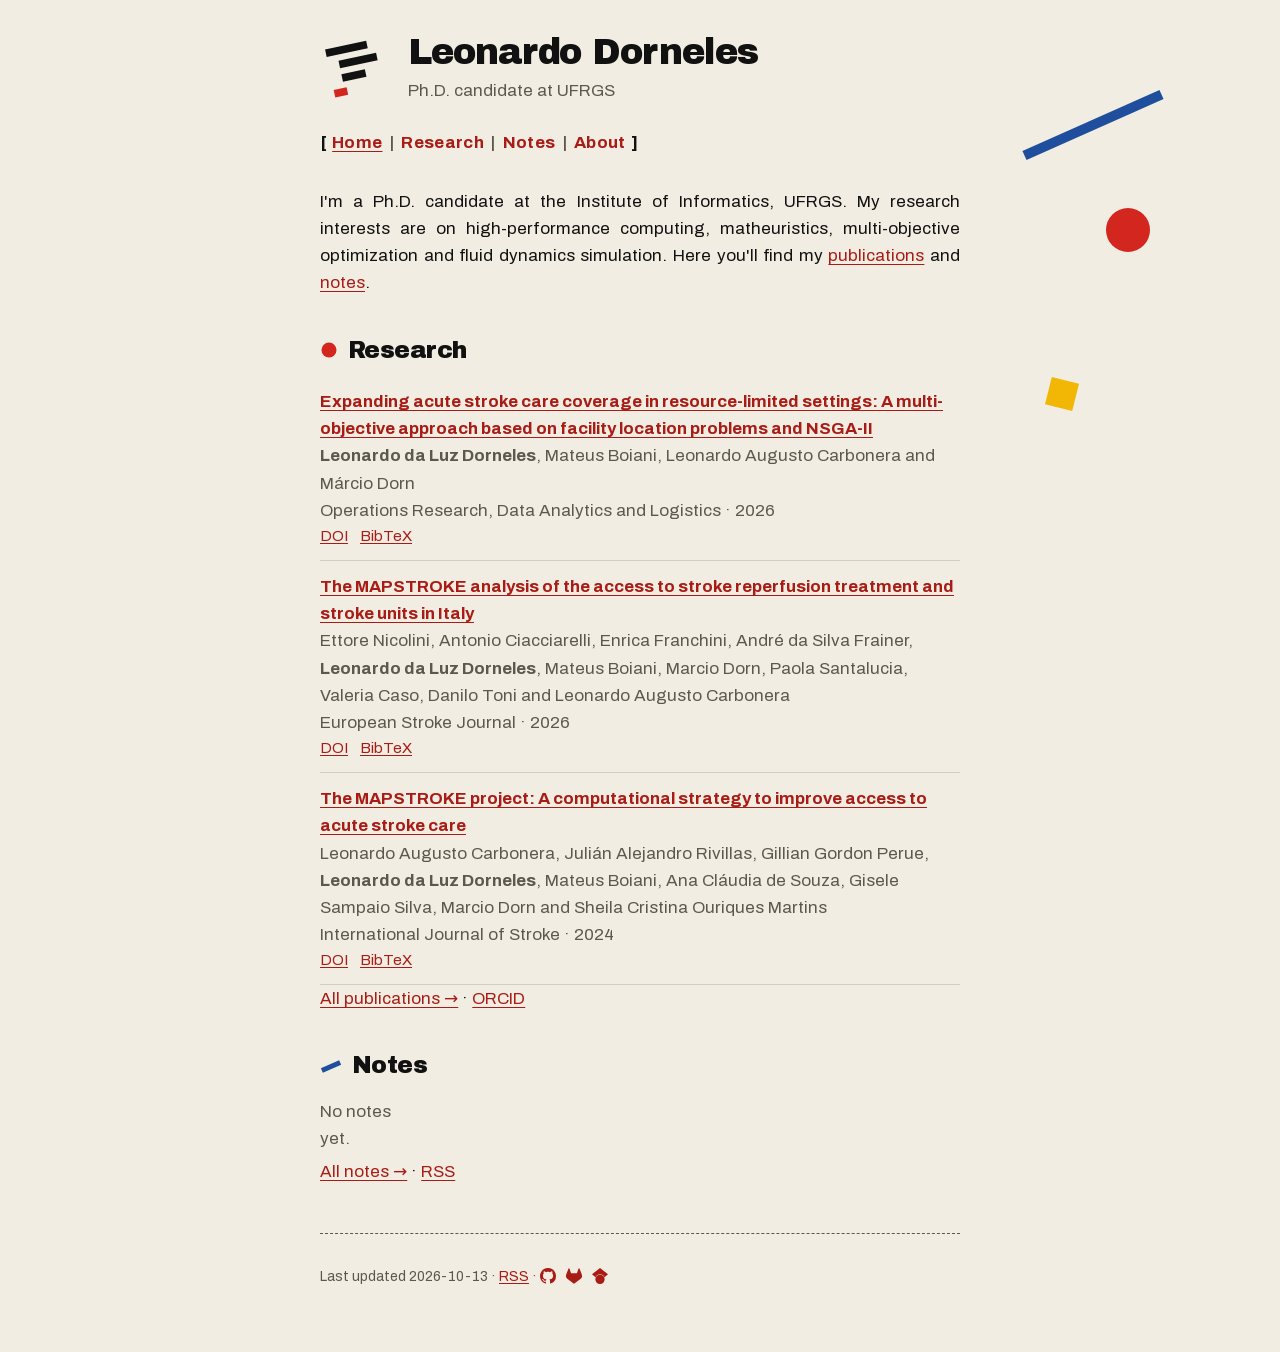
==== index.html @ 3d422a01 "Deploy 2026-10-13" ====
<!doctype html>
<html lang="en">
<head>
<meta charset="utf-8">
<meta name="viewport" content="width=device-width, initial-scale=1">
<title>Leonardo Dorneles</title>
<meta name="description" content="Leonardo Dorneles, Ph.D. candidate at UFRGS: high-performance computing, matheuristics, multi-objective optimization and fluid dynamics simulation.">
<link rel="preload" href="assets/fonts/archivo-black.woff2" as="font" type="font/woff2" crossorigin>
<link rel="stylesheet" href="assets/style.css">
<link rel="alternate" type="application/rss+xml" title="Notes" href="notes/feed.xml">
<link rel="me" href="https://orcid.org/0000-0003-4449-5570">
</head>
<body>
<div class="page">

  <!-- Floating forms: wide screens only, in the margin. -->
  <svg class="forms" width="180" height="420" viewBox="0 0 180 420" aria-hidden="true">
    <g><rect x="10" y="40" width="150" height="10" style="fill:var(--blue)" transform="rotate(-24 85 45)"/></g>
    <g><circle cx="120" cy="150" r="22" style="fill:var(--red)"/></g>
    <g><rect x="40" y="300" width="28" height="28" style="fill:var(--yellow)" transform="rotate(14 54 314)"/></g>
  </svg>

  <header class="masthead">
    <svg class="mark" width="72" height="72" viewBox="0 0 120 120" aria-hidden="true">
      <!-- Lines of code as pure forms: three indented bars and a red cursor -->
      <g transform="rotate(-12 60 60) translate(0 -5)">
        <rect x="16" y="24" width="70" height="13" style="fill:var(--ink)"/>
        <rect x="34" y="47" width="64" height="13" style="fill:var(--ink)"/>
        <rect x="34" y="70" width="40" height="13" style="fill:var(--ink)"/>
        <rect x="16" y="93" width="22" height="13" style="fill:var(--red)"/>
      </g>
    </svg>
    <div>
      <h1>Leonardo Dorneles</h1>
      <p class="tagline">Ph.D. candidate at UFRGS</p>
    </div>
  </header>

  <nav aria-label="Site">
    <a href="index.html" aria-current="page">Home</a><span class="sep">|</span><a href="research.html">Research</a><span class="sep">|</span><a href="notes/index.html">Notes</a><span class="sep">|</span><a href="about.html">About</a>
  </nav>

  <p class="intro">I'm a Ph.D. candidate at the Institute of Informatics, UFRGS. My research interests are on high-performance computing, matheuristics, multi-objective optimization and 
  fluid dynamics simulation. Here you'll find my <a href="research.html">publications</a> and <a href="notes/index.html">notes</a>.</p>

  <h2>
    <svg class="icon disc" width="18" height="18" viewBox="0 0 18 18" aria-hidden="true"><circle cx="9" cy="9" r="7.5" style="fill:var(--red)"/></svg>
    <a href="research.html">Research</a>
  </h2>
  <!-- build:research -->
  <div class="pub" id="dorneles2026expanding">
    <div class="title"><a href="https://doi.org/10.1016/j.ordal.2025.200488">Expanding acute stroke care coverage in resource-limited settings: A multi-objective approach based on facility location problems and NSGA-II</a></div>
    <div class="muted"><strong>Leonardo da Luz Dorneles</strong>, Mateus Boiani, Leonardo Augusto Carbonera and Márcio Dorn</div>
    <div class="muted">Operations Research, Data Analytics and Logistics · 2026</div>
    <div class="links"><a href="https://doi.org/10.1016/j.ordal.2025.200488">DOI</a><details><summary>BibTeX</summary><pre><code>@article{dorneles2026expanding,
  title     = {Expanding acute stroke care coverage in resource-limited settings: A multi-objective approach based on facility location problems and NSGA-II},
  author    = {Leonardo da Luz Dorneles and Mateus Boiani and Leonardo Augusto Carbonera and Márcio Dorn},
  year      = {2026},
  journal   = {Operations Research, Data Analytics and Logistics},
  doi       = {10.1016/j.ordal.2025.200488},
  url       = {https://doi.org/10.1016/j.ordal.2025.200488},
}</code></pre></details></div>
  </div>
  <div class="pub" id="nicolini2026mapstroke">
    <div class="title"><a href="https://doi.org/10.1093/esj/aakaf030">The MAPSTROKE analysis of the access to stroke reperfusion treatment and stroke units in Italy</a></div>
    <div class="muted">Ettore Nicolini, Antonio Ciacciarelli, Enrica Franchini, André da Silva Frainer, <strong>Leonardo da Luz Dorneles</strong>, Mateus Boiani, Marcio Dorn, Paola Santalucia, Valeria Caso, Danilo Toni and Leonardo Augusto Carbonera</div>
    <div class="muted">European Stroke Journal · 2026</div>
    <div class="links"><a href="https://doi.org/10.1093/esj/aakaf030">DOI</a><details><summary>BibTeX</summary><pre><code>@article{nicolini2026mapstroke,
  title     = {The MAPSTROKE analysis of the access to stroke reperfusion treatment and stroke units in Italy},
  author    = {Ettore Nicolini and Antonio Ciacciarelli and Enrica Franchini and André da Silva Frainer and Leonardo da Luz Dorneles and Mateus Boiani and Marcio Dorn and Paola Santalucia and Valeria Caso and Danilo Toni and Leonardo Augusto Carbonera},
  year      = {2026},
  journal   = {European Stroke Journal},
  doi       = {10.1093/esj/aakaf030},
  url       = {https://doi.org/10.1093/esj/aakaf030},
}</code></pre></details></div>
  </div>
  <div class="pub" id="carbonera2024mapstroke">
    <div class="title"><a href="https://doi.org/10.1177/17474930241234528">The MAPSTROKE project: A computational strategy to improve access to acute stroke care</a></div>
    <div class="muted">Leonardo Augusto Carbonera, Julián Alejandro Rivillas, Gillian Gordon Perue, <strong>Leonardo da Luz Dorneles</strong>, Mateus Boiani, Ana Cláudia de Souza, Gisele Sampaio Silva, Marcio Dorn and Sheila Cristina Ouriques Martins</div>
    <div class="muted">International Journal of Stroke · 2024</div>
    <div class="links"><a href="https://doi.org/10.1177/17474930241234528">DOI</a><details><summary>BibTeX</summary><pre><code>@article{carbonera2024mapstroke,
  title     = {The MAPSTROKE project: A computational strategy to improve access to acute stroke care},
  author    = {Leonardo Augusto Carbonera and Julián Alejandro Rivillas and Gillian Gordon Perue and Leonardo da Luz Dorneles and Mateus Boiani and Ana Cláudia de Souza and Gisele Sampaio Silva and Marcio Dorn and Sheila Cristina Ouriques Martins},
  year      = {2024},
  journal   = {International Journal of Stroke},
  doi       = {10.1177/17474930241234528},
  url       = {https://doi.org/10.1177/17474930241234528},
}</code></pre></details></div>
  </div>
  <!-- /build:research -->
  <p><a href="research.html">All publications →</a> · <a href="https://orcid.org/0000-0003-4449-5570">ORCID</a></p>

  <h2>
    <svg class="icon" width="22" height="18" viewBox="0 0 22 18" aria-hidden="true"><rect x="1" y="7" width="20" height="5" style="fill:var(--blue)" transform="rotate(-24 11 9.5)"/></svg>
    <a href="notes/index.html">Notes</a>
  </h2>
  <!-- build:notes -->
  <ul class="dated">
    <li class="muted">No notes yet.</li>
  </ul>
  <!-- /build:notes -->
  <p><a href="notes/index.html">All notes →</a> · <a href="notes/feed.xml">RSS</a></p>


  <footer>
    <hr>
    <p>Last updated <time datetime="2026-10-13">2026-10-13</time> · <a href="notes/feed.xml">RSS</a> · <a class="code-link" href="https://github.com/leodorna" title="GitHub"><svg width="16" height="16" viewBox="0 0 16 16" role="img" aria-label="GitHub"><path d="M8 0C3.58 0 0 3.58 0 8c0 3.54 2.29 6.53 5.47 7.59.4.07.55-.17.55-.38 0-.19-.01-.82-.01-1.49-2.01.37-2.53-.49-2.69-.94-.09-.23-.48-.94-.82-1.13-.28-.15-.68-.52-.01-.53.63-.01 1.08.58 1.23.82.72 1.21 1.87.87 2.33.66.07-.52.28-.87.51-1.07-1.78-.2-3.64-.89-3.64-3.95 0-.87.31-1.59.82-2.15-.08-.2-.36-1.02.08-2.12 0 0 .67-.21 2.2.82.64-.18 1.32-.27 2-.27.68 0 1.36.09 2 .27 1.53-1.04 2.2-.82 2.2-.82.44 1.1.16 1.92.08 2.12.51.56.82 1.27.82 2.15 0 3.07-1.87 3.75-3.65 3.95.29.25.54.73.54 1.48 0 1.07-.01 1.93-.01 2.2 0 .21.15.46.55.38A8.013 8.013 0 0016 8c0-4.42-3.58-8-8-8z"/></svg></a> <a class="code-link" href="https://gitlab.com/leodorna" title="GitLab"><svg width="16" height="16" viewBox="0 0 24 24" role="img" aria-label="GitLab"><path d="m23.6 9.593-.033-.086L20.3.98a.851.851 0 0 0-.336-.405.875.875 0 0 0-1 .054.875.875 0 0 0-.29.44l-2.205 6.748H7.538L5.332 1.069a.857.857 0 0 0-.29-.441.875.875 0 0 0-1-.054.859.859 0 0 0-.336.405L.433 9.502l-.032.086a6.066 6.066 0 0 0 2.012 7.01l.011.009.03.021 4.976 3.727 2.462 1.863 1.5 1.132a1.009 1.009 0 0 0 1.22 0l1.499-1.132 2.462-1.863 5.006-3.749.013-.01a6.068 6.068 0 0 0 2.009-7.003z"/></svg></a> <a class="code-link" href="https://scholar.google.com/citations?user=B4XvSIcAAAAJ" title="Google Scholar"><svg width="16" height="16" viewBox="0 0 24 24" role="img" aria-label="Google Scholar"><path d="M5.242 13.769L0 9.5 12 0l12 9.5-5.242 4.269C17.548 11.249 14.978 9.5 12 9.5c-2.977 0-5.548 1.748-6.758 4.269zM12 10a7 7 0 1 0 0 14 7 7 0 0 0 0-14z"/></svg></a></p>
  </footer>

</div>
</body>
</html>
---- assets/style.css ----
/* leodorna — one stylesheet for the whole site. No framework, no build step.
   Tokens follow the Leodorna design system (paper, ink, red; Archivo; square corners). */

@font-face {
  font-family: "Archivo";
  src: url("fonts/archivo.woff2") format("woff2");
  font-weight: 400 700;
  font-display: swap;
}
@font-face {
  font-family: "Archivo Black";
  src: url("fonts/archivo-black.woff2") format("woff2");
  font-display: swap;
}

:root {
  --paper: #F2EDE3;
  --paper-raised: #E8E1D3;
  --line: #D6CDBC;
  --ink: #111111;
  --ink-muted: #5E574D;
  --red: #D2261E;
  --red-deep: #A81C15;
  --yellow: #F2B705;
  --blue: #1F4E9C;
  --display: "Archivo Black", "Archivo", system-ui, sans-serif;
  --body: "Archivo", system-ui, -apple-system, "Segoe UI", Roboto, sans-serif;
  color-scheme: light; /* always light: no dark mode */
}
* { box-sizing: border-box; }
html { -webkit-text-size-adjust: 100%; }
body {
  margin: 0;
  background: var(--paper);
  color: var(--ink);
  font: 400 1.0625rem/1.6 var(--body);
}

/* The page: one readable column, left-aligned like a hand-made homepage. */
.page {
  max-width: 42rem;
  margin: 0 auto;
  padding: 2rem 1rem 3rem;
  position: relative;
}

a { color: var(--red-deep); text-decoration: underline; text-underline-offset: 0.15em; }
a:hover { color: var(--ink); }
a:focus-visible { outline: 2px solid var(--ink); outline-offset: 2px; }

h1, h2, h3 { font-family: var(--display); font-weight: 400; letter-spacing: -0.02em; line-height: 1.15; }
h1 { font-size: clamp(1.6rem, 7vw, 2.25rem); margin: 0; letter-spacing: -0.03em; }
h2 { font-size: 1.5rem; margin: 2.5rem 0 0.75rem; display: flex; align-items: center; gap: 0.6rem; }
h3 { font-family: var(--body); font-weight: 700; font-size: 1.0625rem; letter-spacing: 0; margin: 0; }
p { margin: 0 0 1rem; }
small, .muted { color: var(--ink-muted); }

/* Header: the mark, your name, a one-line status, and the bracketed nav of the old web. */
.masthead { display: flex; align-items: center; gap: 1rem; }
.masthead svg { flex: none; }
.tagline { margin: 0.25rem 0 0; color: var(--ink-muted); }
/* [ Home | Research | … ]: brackets are drawn here, so they wrap together with the links on a phone. */
nav { margin: 1.5rem 0 0; font-weight: 700; letter-spacing: 0.02em; display: flex; flex-wrap: wrap; align-items: baseline; column-gap: 0.3rem; row-gap: 0.25rem; }
nav::before { content: "["; }
nav::after { content: "]"; }
nav a { text-decoration: none; }
nav a:hover, nav a[aria-current="page"] { text-decoration: underline; }
nav .sep { color: var(--ink-muted); padding: 0 0.15rem; }

hr { border: 0; border-top: 1.5px dashed var(--ink-muted); margin: 2rem 0; }

/* Lists of dated things: what's new, notes, publications. */
.dated { list-style: none; padding: 0; margin: 0; }
.dated li { display: grid; grid-template-columns: 6.5rem 1fr; gap: 0.75rem; padding: 0.35rem 0; }
.dated time { color: var(--ink-muted); font-variant-numeric: tabular-nums; }
/* About: contact, same two columns, a label instead of a date. */
.dated .label { color: var(--ink-muted); }
.credit { margin-top: 2.5rem; font-size: 0.875rem; color: var(--ink-muted); }
@media (max-width: 30rem) { .dated li { grid-template-columns: 1fr; gap: 0; } }

.pub { padding: 0.75rem 0; border-bottom: 1px solid var(--line); }
.pub:last-child { border-bottom: 0; }
.pub .title { font-weight: 700; }
.pub .links a { margin-right: 0.75rem; font-size: 0.9375rem; }
.pub .links { display: flex; flex-wrap: wrap; align-items: baseline; column-gap: 0.75rem; }
.pub .links a { margin-right: 0; }
/* BibTeX, opened in place with <details>: no JavaScript. */
details { font-size: 0.9375rem; }
summary { cursor: pointer; color: var(--red-deep); text-decoration: underline; text-underline-offset: 0.15em; list-style: none; }
summary::-webkit-details-marker { display: none; }
details[open] { flex-basis: 100%; }
details pre { background: var(--paper-raised); padding: 0.75rem; overflow-x: auto; font-size: 0.8125rem; line-height: 1.5; margin: 0.5rem 0 0; }
details pre code { background: none; padding: 0; }
/* Research: topic filter. Radios stay in the tab order but out of sight; their labels are the buttons. */
.topic-radio { position: absolute; opacity: 0; width: 1px; height: 1px; }
.topic-filter { margin: 0.5rem 0 0.5rem; color: var(--ink-muted); }
.topic-filter label { cursor: pointer; color: var(--red-deep); text-underline-offset: 0.15em; }
.topic-filter label:hover { color: var(--ink); }
.topic-filter .sep { padding: 0 0.5rem; }
h3.year { font-family: var(--display); font-weight: 400; color: var(--ink-muted); margin: 1.5rem 0 0; }
.projects h3 { margin-top: 1.25rem; }
h1 + .projects, h1 + p { margin-top: 0.75rem; }
.sitename { color: inherit; text-decoration: none; font-family: var(--display); font-size: 1.25rem; letter-spacing: -0.02em; }
.placeholder { background: var(--paper-raised); padding: 0 0.25rem; }

/* A raised panel, separated by tone, never by shadow. */
.panel { background: var(--paper-raised); padding: 1rem; }

/* Footer: last updated and a few links. */
/* Home: the intro paragraph, justified (hyphenation keeps the word gaps even). */
.intro { margin-top: 2rem; text-align: justify; hyphens: auto; }

/* About: the portrait (background removed, 320 px for sharp screens) sits beside the first paragraphs. */
.portrait { float: right; width: 160px; height: auto; margin: 0 0 1rem 1.5rem; }
@media (max-width: 30rem) { .portrait { width: 120px; margin-left: 1rem; } }

footer { margin-top: 3rem; font-size: 0.875rem; color: var(--ink-muted); }
footer .code-link svg { fill: currentColor; vertical-align: -0.2em; }
footer .code-link + .code-link { margin-left: 0.5em; }

/* Reading view for notes. */
article { max-width: 36rem; }
article .meta { color: var(--ink-muted); margin: 0.5rem 0 2rem; }
article p { font-size: 1.125rem; line-height: 1.7; }
article h2 { font-size: 1.25rem; }
article li { font-size: 1.125rem; line-height: 1.7; }
article h3 { margin: 1.5rem 0 0.25rem; }
blockquote { margin: 1.5rem 0; padding-left: 1rem; border-left: 4px solid var(--red); color: var(--ink-muted); }
code { font-size: 0.9em; background: var(--paper-raised); padding: 0 0.2em; }

/* Floating Suprematist forms, in the right margin on wide screens only (never behind text). */
.forms { display: none; }
@media (min-width: 68rem) {
  .forms { display: block; position: absolute; top: 5rem; left: 100%; margin-left: 2rem; pointer-events: none; }
}

/* ── Icon animations: icons only, once on load or on hover. Nothing loops. ── */

/* Section icons drift a few degrees into place; a hovered heading link tilts its icon. */
.icon { flex: none; transform-box: fill-box; transform-origin: center; animation: settle 500ms ease-out both; }
.icon.disc { animation-name: drop; }
@keyframes settle { from { transform: rotate(-25deg) translateY(-4px); opacity: 0; } to { transform: rotate(0); opacity: 1; } }
@keyframes drop { from { transform: translateY(-10px); opacity: 0; } to { transform: translateY(0); opacity: 1; } }
h2 a { color: inherit; text-decoration: none; }
h2:hover .icon { animation: wobble 400ms ease-in-out; }
@keyframes wobble { 0%, 100% { transform: rotate(0); } 35% { transform: rotate(-14deg); } 70% { transform: rotate(8deg); } }

/* The floating forms settle once too. Each form sits in an animated <g>, so the shape keeps its own tilt. */
.forms g { transform-box: fill-box; transform-origin: center; animation: settle 900ms ease-out both; }
.forms g:nth-child(2) { animation-delay: 120ms; }
.forms g:nth-child(3) { animation-delay: 240ms; }

@media (prefers-reduced-motion: reduce) {
  *, *::before, *::after { animation: none !important; transition: none !important; }
}
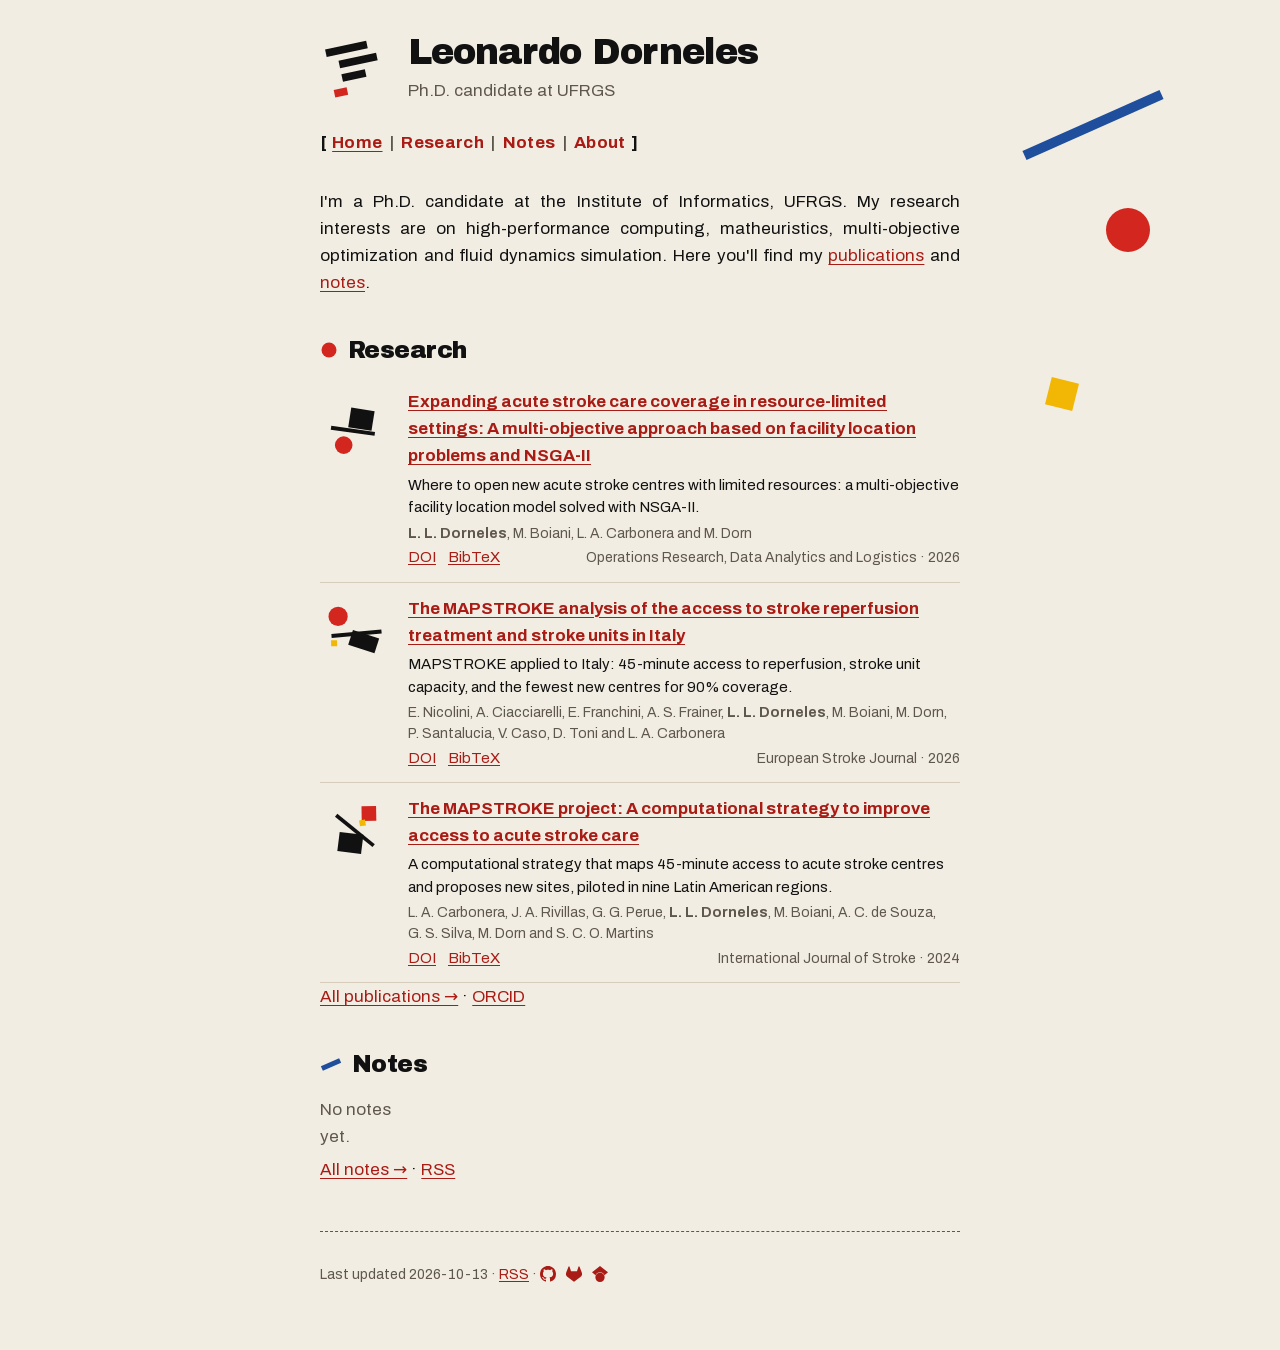
==== commit 58ace927: "Deploy 2026-10-13" ====
--- a/index.html
+++ b/index.html
@@ -48,10 +48,12 @@
     <a href="research.html">Research</a>
   </h2>
   <!-- build:research -->
-  <div class="pub" id="dorneles2026expanding">
+  <div class="pub with-art" id="dorneles2026expanding">
+    <svg class="art" width="72" height="72" viewBox="0 0 72 72" aria-hidden="true"><g class="bar"><rect x="10.8" y="37.9" width="44.2" height="3.9" transform="rotate(8 32.9 39.8)" style="fill:var(--ink)"/></g><g class="plane"><rect x="29.6" y="18.2" width="23.6" height="19.9" transform="rotate(9 41.3 28.1)" style="fill:var(--ink)"/></g><g class="accent"><circle cx="23.7" cy="54.1" r="8.8" style="fill:var(--red)"/></g></svg>
+    <div>
     <div class="title"><a href="https://doi.org/10.1016/j.ordal.2025.200488">Expanding acute stroke care coverage in resource-limited settings: A multi-objective approach based on facility location problems and NSGA-II</a></div>
-    <div class="muted"><strong>Leonardo da Luz Dorneles</strong>, Mateus Boiani, Leonardo Augusto Carbonera and Márcio Dorn</div>
-    <div class="muted">Operations Research, Data Analytics and Logistics · 2026</div>
+    <div class="summary">Where to open new acute stroke centres with limited resources: a multi-objective facility location model solved with NSGA-II.</div>
+    <div class="muted authors"><strong>L. L. Dorneles</strong>, M. Boiani, L. A. Carbonera and M. Dorn</div>
     <div class="links"><a href="https://doi.org/10.1016/j.ordal.2025.200488">DOI</a><details><summary>BibTeX</summary><pre><code>@article{dorneles2026expanding,
   title     = {Expanding acute stroke care coverage in resource-limited settings: A multi-objective approach based on facility location problems and NSGA-II},
   author    = {Leonardo da Luz Dorneles and Mateus Boiani and Leonardo Augusto Carbonera and Márcio Dorn},
@@ -59,12 +61,15 @@
   journal   = {Operations Research, Data Analytics and Logistics},
   doi       = {10.1016/j.ordal.2025.200488},
   url       = {https://doi.org/10.1016/j.ordal.2025.200488},
-}</code></pre></details></div>
+}</code></pre></details><span class="venue">Operations Research, Data Analytics and Logistics · 2026</span></div>
+    </div>
   </div>
-  <div class="pub" id="nicolini2026mapstroke">
+  <div class="pub with-art" id="nicolini2026mapstroke">
+    <svg class="art" width="72" height="72" viewBox="0 0 72 72" aria-hidden="true"><g class="bar"><rect x="11.4" y="33.8" width="50.2" height="4.0" transform="rotate(-5 36.5 35.8)" style="fill:var(--ink)"/></g><g class="plane"><rect x="29.9" y="36.0" width="27.6" height="15.3" transform="rotate(18 43.8 43.6)" style="fill:var(--ink)"/></g><g class="accent"><circle cx="18.1" cy="18.4" r="9.6" style="fill:var(--red)"/></g><rect x="11.1" y="42.2" width="6.0" height="6.0" transform="rotate(-1 14.1 45.2)" style="fill:var(--yellow)"/></svg>
+    <div>
     <div class="title"><a href="https://doi.org/10.1093/esj/aakaf030">The MAPSTROKE analysis of the access to stroke reperfusion treatment and stroke units in Italy</a></div>
-    <div class="muted">Ettore Nicolini, Antonio Ciacciarelli, Enrica Franchini, André da Silva Frainer, <strong>Leonardo da Luz Dorneles</strong>, Mateus Boiani, Marcio Dorn, Paola Santalucia, Valeria Caso, Danilo Toni and Leonardo Augusto Carbonera</div>
-    <div class="muted">European Stroke Journal · 2026</div>
+    <div class="summary">MAPSTROKE applied to Italy: 45-minute access to reperfusion, stroke unit capacity, and the fewest new centres for 90% coverage.</div>
+    <div class="muted authors">E. Nicolini, A. Ciacciarelli, E. Franchini, A. S. Frainer, <strong>L. L. Dorneles</strong>, M. Boiani, M. Dorn, P. Santalucia, V. Caso, D. Toni and L. A. Carbonera</div>
     <div class="links"><a href="https://doi.org/10.1093/esj/aakaf030">DOI</a><details><summary>BibTeX</summary><pre><code>@article{nicolini2026mapstroke,
   title     = {The MAPSTROKE analysis of the access to stroke reperfusion treatment and stroke units in Italy},
   author    = {Ettore Nicolini and Antonio Ciacciarelli and Enrica Franchini and André da Silva Frainer and Leonardo da Luz Dorneles and Mateus Boiani and Marcio Dorn and Paola Santalucia and Valeria Caso and Danilo Toni and Leonardo Augusto Carbonera},
@@ -72,12 +77,15 @@
   journal   = {European Stroke Journal},
   doi       = {10.1093/esj/aakaf030},
   url       = {https://doi.org/10.1093/esj/aakaf030},
-}</code></pre></details></div>
+}</code></pre></details><span class="venue">European Stroke Journal · 2026</span></div>
+    </div>
   </div>
-  <div class="pub" id="carbonera2024mapstroke">
+  <div class="pub with-art" id="carbonera2024mapstroke">
+    <svg class="art" width="72" height="72" viewBox="0 0 72 72" aria-hidden="true"><g class="plane"><rect x="18.4" y="35.3" width="23.9" height="19.2" transform="rotate(7 30.4 44.9)" style="fill:var(--ink)"/></g><g class="bar"><rect x="10.8" y="30.7" width="48.2" height="3.7" transform="rotate(39 35.0 32.5)" style="fill:var(--ink)"/></g><g class="accent"><rect x="41.6" y="8.2" width="14.6" height="14.6" transform="rotate(-1 48.9 15.5)" style="fill:var(--red)"/></g><rect x="39.5" y="21.9" width="6.0" height="6.0" transform="rotate(-9 42.5 24.9)" style="fill:var(--yellow)"/></svg>
+    <div>
     <div class="title"><a href="https://doi.org/10.1177/17474930241234528">The MAPSTROKE project: A computational strategy to improve access to acute stroke care</a></div>
-    <div class="muted">Leonardo Augusto Carbonera, Julián Alejandro Rivillas, Gillian Gordon Perue, <strong>Leonardo da Luz Dorneles</strong>, Mateus Boiani, Ana Cláudia de Souza, Gisele Sampaio Silva, Marcio Dorn and Sheila Cristina Ouriques Martins</div>
-    <div class="muted">International Journal of Stroke · 2024</div>
+    <div class="summary">A computational strategy that maps 45-minute access to acute stroke centres and proposes new sites, piloted in nine Latin American regions.</div>
+    <div class="muted authors">L. A. Carbonera, J. A. Rivillas, G. G. Perue, <strong>L. L. Dorneles</strong>, M. Boiani, A. C. de Souza, G. S. Silva, M. Dorn and S. C. O. Martins</div>
     <div class="links"><a href="https://doi.org/10.1177/17474930241234528">DOI</a><details><summary>BibTeX</summary><pre><code>@article{carbonera2024mapstroke,
   title     = {The MAPSTROKE project: A computational strategy to improve access to acute stroke care},
   author    = {Leonardo Augusto Carbonera and Julián Alejandro Rivillas and Gillian Gordon Perue and Leonardo da Luz Dorneles and Mateus Boiani and Ana Cláudia de Souza and Gisele Sampaio Silva and Marcio Dorn and Sheila Cristina Ouriques Martins},
@@ -85,7 +93,8 @@
   journal   = {International Journal of Stroke},
   doi       = {10.1177/17474930241234528},
   url       = {https://doi.org/10.1177/17474930241234528},
-}</code></pre></details></div>
+}</code></pre></details><span class="venue">International Journal of Stroke · 2024</span></div>
+    </div>
   </div>
   <!-- /build:research -->
   <p><a href="research.html">All publications →</a> · <a href="https://orcid.org/0000-0003-4449-5570">ORCID</a></p>
--- a/assets/style.css
+++ b/assets/style.css
@@ -81,9 +81,22 @@
 .pub { padding: 0.75rem 0; border-bottom: 1px solid var(--line); }
 .pub:last-child { border-bottom: 0; }
 .pub .title { font-weight: 700; }
+/* Research: a small Suprematist composition beside each paper (built from its key and topics). */
+.pub.with-art { display: grid; grid-template-columns: 72px minmax(0, 1fr); column-gap: 1rem; align-items: start; }
+.pub .art { display: block; width: 72px; height: 72px; margin-top: 0.2rem; }
+/* Hovering a paper sets its shapes in motion a little; they ease back when the pointer leaves. */
+.art g { transform-box: fill-box; transform-origin: center; transition: transform 450ms cubic-bezier(.2,.7,.2,1); }
+.pub:hover .art .plane, .pub:focus-within .art .plane { transform: rotate(-7deg); }
+.pub:hover .art .bar, .pub:focus-within .art .bar { transform: rotate(9deg); }
+.pub:hover .art .accent, .pub:focus-within .art .accent { transform: translate(-3px, 2px) scale(1.12); }
+@media (max-width: 30rem) { .pub.with-art { grid-template-columns: 48px minmax(0, 1fr); column-gap: 0.75rem; } .pub .art { width: 48px; height: 48px; } }
+.pub .summary { font-size: 0.9375rem; line-height: 1.5; margin: 0.25rem 0 0; }
+.pub .authors { font-size: 0.875rem; line-height: 1.5; margin: 0.25rem 0 0.1rem; }
 .pub .links a { margin-right: 0.75rem; font-size: 0.9375rem; }
 .pub .links { display: flex; flex-wrap: wrap; align-items: baseline; column-gap: 0.75rem; }
 .pub .links a { margin-right: 0; }
+.pub .venue { margin-left: auto; order: 3; text-align: right; font-size: 0.875rem; color: var(--ink-muted); }
+.pub .links details { order: 2; min-width: 0; max-width: 100%; }
 /* BibTeX, opened in place with <details>: no JavaScript. */
 details { font-size: 0.9375rem; }
 summary { cursor: pointer; color: var(--red-deep); text-decoration: underline; text-underline-offset: 0.15em; list-style: none; }
@@ -152,4 +165,5 @@
 
 @media (prefers-reduced-motion: reduce) {
   *, *::before, *::after { animation: none !important; transition: none !important; }
+  .art g { transform: none !important; }
 }
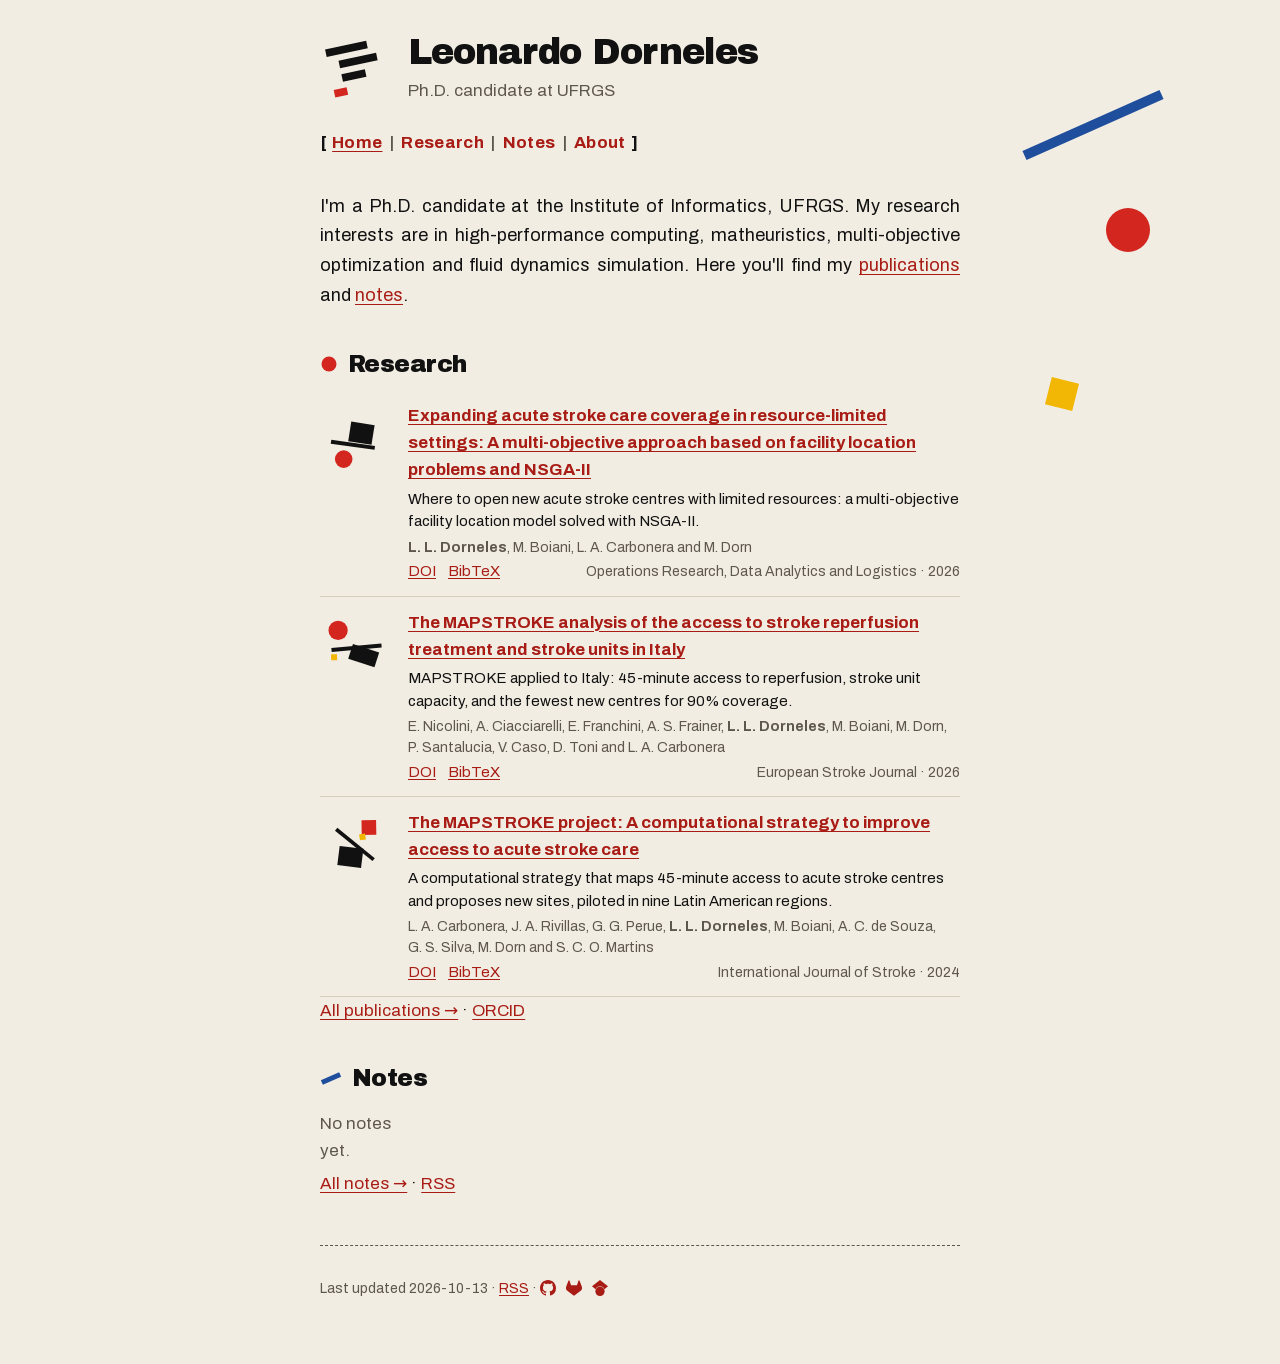
==== commit 996a7c51: "Deploy 2026-10-13" ====
--- a/index.html
+++ b/index.html
@@ -40,7 +40,7 @@
     <a href="index.html" aria-current="page">Home</a><span class="sep">|</span><a href="research.html">Research</a><span class="sep">|</span><a href="notes/index.html">Notes</a><span class="sep">|</span><a href="about.html">About</a>
   </nav>
 
-  <p class="intro">I'm a Ph.D. candidate at the Institute of Informatics, UFRGS. My research interests are on high-performance computing, matheuristics, multi-objective optimization and 
+  <p class="intro">I'm a Ph.D. candidate at the Institute of Informatics, UFRGS. My research interests are in high-performance computing, matheuristics, multi-objective optimization and 
   fluid dynamics simulation. Here you'll find my <a href="research.html">publications</a> and <a href="notes/index.html">notes</a>.</p>
 
   <h2>
--- a/assets/style.css
+++ b/assets/style.css
@@ -121,7 +121,9 @@
 
 /* Footer: last updated and a few links. */
 /* Home: the intro paragraph, justified (hyphenation keeps the word gaps even). */
-.intro { margin-top: 2rem; text-align: justify; hyphens: auto; }
+/* Home: the intro, slightly larger; justified, except on phones where the narrow column would stretch the gaps. */
+.intro { margin: 2.25rem 0 0; font-size: 1.125rem; line-height: 1.65; text-align: justify; hyphens: auto; }
+@media (max-width: 30rem) { .intro { text-align: left; } }
 
 /* About: the portrait (background removed, 320 px for sharp screens) sits beside the first paragraphs. */
 .portrait { float: right; width: 160px; height: auto; margin: 0 0 1rem 1.5rem; }
